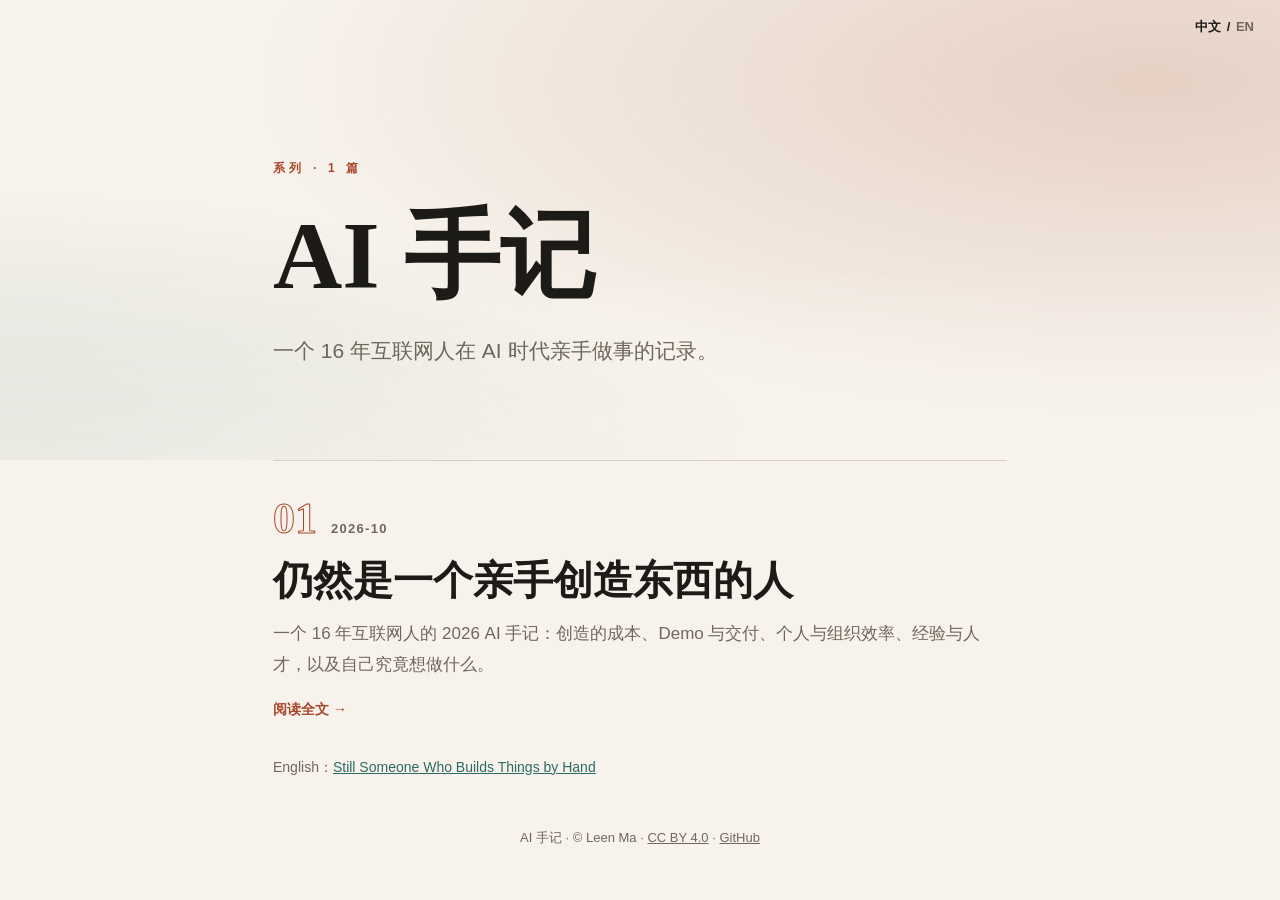
==== index.html @ 7ea8a0b1 "Restructure into series: home, posts/, registry, templates" ====
<!DOCTYPE html><html lang="zh-CN"><head><meta charset="utf-8"><meta name="viewport" content="width=device-width,initial-scale=1">
<title>AI 手记 · AI Notes</title><meta name="description" content="一个 16 年互联网人在 AI 时代亲手做事的记录。"><link rel="canonical" href="https://leenlbma.github.io/ai-notes/">
<link rel="alternate" hreflang="zh-CN" href="https://leenlbma.github.io/ai-notes/"><link rel="alternate" hreflang="en" href="https://leenlbma.github.io/ai-notes/en/"><link rel="alternate" hreflang="x-default" href="https://leenlbma.github.io/ai-notes/">
<meta property="og:type" content="website"><meta property="og:title" content="AI 手记 · AI Notes"><meta property="og:description" content="一个 16 年互联网人在 AI 时代亲手做事的记录。"><meta property="og:url" content="https://leenlbma.github.io/ai-notes/"><meta property="og:locale" content="zh_CN">
<meta name="twitter:card" content="summary"><meta name="twitter:title" content="AI 手记 · AI Notes"><meta name="twitter:description" content="一个 16 年互联网人在 AI 时代亲手做事的记录。">
<meta name="author" content="Leen Ma"><link rel="license" href="https://creativecommons.org/licenses/by/4.0/"><link rel="stylesheet" href="assets/home.css"></head>
<body><header><div class="wrap"><div class="lang"><b>中文</b> / <a href="en/" hreflang="en">EN</a></div><div class="eyebrow">系列 · 1 篇</div>
<h1 class="serif">AI 手记</h1><p class="intro">一个 16 年互联网人在 AI 时代亲手做事的记录。</p></div></header>
<main class="wrap"><a class="post" href="posts/01-still-building-by-hand/"><div class="meta"><span class="no">01</span><span>2026-10</span></div>
<h2 class="serif">仍然是一个亲手创造东西的人</h2><p>一个 16 年互联网人的 2026 AI 手记：创造的成本、Demo 与交付、个人与组织效率、经验与人才，以及自己究竟想做什么。</p><span class="more">阅读全文 →</span></a>
<p class="alt">English：<a href="posts/01-still-building-by-hand/en/" hreflang="en">Still Someone Who Builds Things by Hand</a></p></main>
<footer>AI 手记 · © Leen Ma · <a href="https://creativecommons.org/licenses/by/4.0/">CC BY 4.0</a> · <a href="https://github.com/leenlbma/ai-notes">GitHub</a></footer></body></html>
---- assets/home.css ----
:root{--bg:#f7f3ec;--fg:#1d1b18;--mute:#6f675b;--line:#d9d0c2;--acc:#a8472a;--acc2:#2c6a64;--card:#fffdf8}
@media(prefers-color-scheme:dark){:root{--bg:#121110;--fg:#ebe5da;--mute:#b3aa9c;--line:#3a352f;--acc:#e0875c;--acc2:#72b8ae;--card:#1a1816}}
*{box-sizing:border-box}body{margin:0;background:var(--bg);color:var(--fg);font:17px/1.8 "PingFang SC","Hiragino Sans GB","Noto Sans SC","Noto Sans CJK SC","Microsoft YaHei",sans-serif;-webkit-font-smoothing:antialiased}
html[lang=en] body{font-family:Georgia,"Iowan Old Style",serif}
.serif{font-family:"Noto Serif SC","Noto Serif CJK SC","Source Han Serif SC","Songti SC",Georgia,serif}
a{color:inherit}
.wrap{max-width:46em;margin:0 auto;padding:0 24px}
header{position:relative;padding:18vh 0 10vh;overflow:hidden}
header:before{content:"";position:absolute;inset:-30% -50%;background:radial-gradient(35% 45% at 70% 30%,color-mix(in srgb,var(--acc) 20%,transparent),transparent),radial-gradient(30% 40% at 25% 85%,color-mix(in srgb,var(--acc2) 16%,transparent),transparent);z-index:-1;-webkit-mask-image:linear-gradient(#000 55%,transparent);mask-image:linear-gradient(#000 55%,transparent)}
.lang{position:absolute;top:20px;right:24px;font:600 13px/1 -apple-system,sans-serif}.lang a,.lang b{text-decoration:none;color:var(--mute);padding:4px 2px}.lang b{color:var(--fg)}
.eyebrow{font:600 12px/1 -apple-system,sans-serif;letter-spacing:.35em;color:var(--acc)}
h1{font-size:clamp(44px,9vw,96px);line-height:1.1;margin:.3em 0 .25em}
.intro{color:var(--mute);font-size:clamp(17px,2.2vw,21px);margin:0}
main{padding-bottom:12vh}
.post{display:block;text-decoration:none;border-top:1px solid var(--line);padding:36px 0}
.post:last-child{border-bottom:1px solid var(--line)}
.meta{font:600 13px/1 -apple-system,sans-serif;color:var(--mute);letter-spacing:.1em;display:flex;gap:14px;align-items:baseline}
.meta .no{font-family:"Noto Serif SC",Georgia,serif;font-size:44px;color:transparent;-webkit-text-stroke:1px var(--acc);letter-spacing:0}
.post h2{font-size:clamp(26px,4.5vw,40px);line-height:1.3;margin:.35em 0 .3em}
.post:hover h2{color:var(--acc)}
.post p{margin:0 0 .8em;color:var(--mute)}
.more{font:600 14px/1 -apple-system,sans-serif;color:var(--acc)}
.alt{font-size:14px;color:var(--mute);margin-top:-6px}.alt a{color:var(--acc2)}
footer{font-size:13px;color:var(--mute);padding:32px 0 48px;text-align:center}
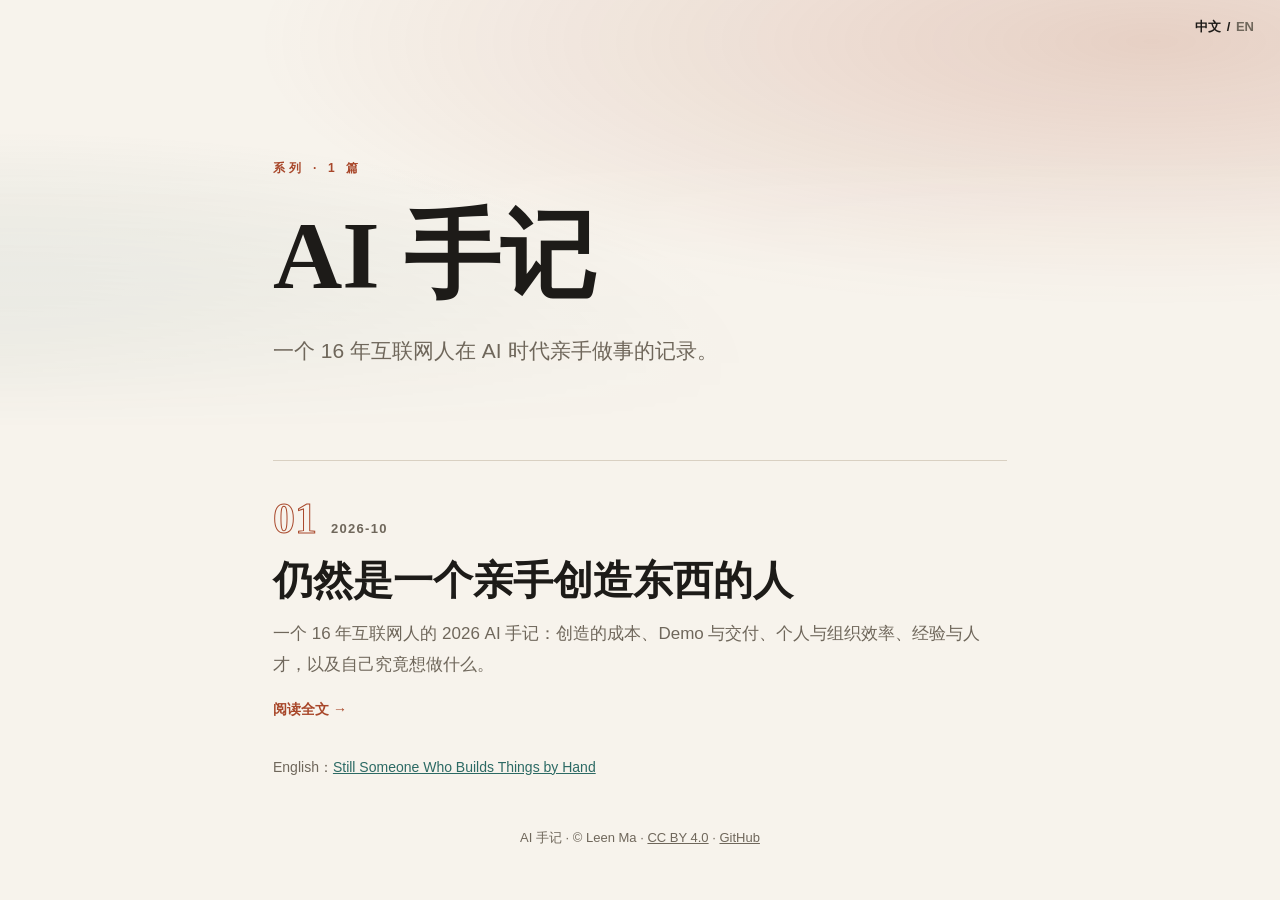
==== commit 5bbde8c8: "Add Umami analytics" ====
--- a/index.html
+++ b/index.html
@@ -3,7 +3,7 @@
 <link rel="alternate" hreflang="zh-CN" href="https://leenlbma.github.io/ai-notes/"><link rel="alternate" hreflang="en" href="https://leenlbma.github.io/ai-notes/en/"><link rel="alternate" hreflang="x-default" href="https://leenlbma.github.io/ai-notes/">
 <meta property="og:type" content="website"><meta property="og:title" content="AI 手记 · AI Notes"><meta property="og:description" content="一个 16 年互联网人在 AI 时代亲手做事的记录。"><meta property="og:url" content="https://leenlbma.github.io/ai-notes/"><meta property="og:locale" content="zh_CN">
 <meta name="twitter:card" content="summary"><meta name="twitter:title" content="AI 手记 · AI Notes"><meta name="twitter:description" content="一个 16 年互联网人在 AI 时代亲手做事的记录。">
-<meta name="author" content="Leen Ma"><link rel="license" href="https://creativecommons.org/licenses/by/4.0/"><link rel="stylesheet" href="assets/home.css"></head>
+<meta name="author" content="Leen Ma"><link rel="license" href="https://creativecommons.org/licenses/by/4.0/"><link rel="stylesheet" href="assets/home.css"><script defer src="https://cloud.umami.is/script.js" data-website-id="8ba58f50-24d2-4d61-a09c-1aa3558a4ade"></script></head>
 <body><header><div class="wrap"><div class="lang"><b>中文</b> / <a href="en/" hreflang="en">EN</a></div><div class="eyebrow">系列 · 1 篇</div>
 <h1 class="serif">AI 手记</h1><p class="intro">一个 16 年互联网人在 AI 时代亲手做事的记录。</p></div></header>
 <main class="wrap"><a class="post" href="posts/01-still-building-by-hand/"><div class="meta"><span class="no">01</span><span>2026-10</span></div>
--- a/assets/home.css
+++ b/assets/home.css
@@ -6,7 +6,7 @@
 a{color:inherit}
 .wrap{max-width:46em;margin:0 auto;padding:0 24px}
 header{position:relative;padding:18vh 0 10vh;overflow:hidden}
-header:before{content:"";position:absolute;inset:-30% -50%;background:radial-gradient(35% 45% at 70% 30%,color-mix(in srgb,var(--acc) 20%,transparent),transparent),radial-gradient(30% 40% at 25% 85%,color-mix(in srgb,var(--acc2) 16%,transparent),transparent);z-index:-1;-webkit-mask-image:linear-gradient(#000 55%,transparent);mask-image:linear-gradient(#000 55%,transparent)}
+header:before{content:"";position:absolute;inset:-30% -50% 0;background:radial-gradient(35% 45% at 70% 30%,color-mix(in srgb,var(--acc) 20%,transparent),transparent),radial-gradient(30% 40% at 25% 85%,color-mix(in srgb,var(--acc2) 16%,transparent),transparent);z-index:-1;-webkit-mask-image:linear-gradient(#000 50%,transparent 95%);mask-image:linear-gradient(#000 50%,transparent 95%)}
 .lang{position:absolute;top:20px;right:24px;font:600 13px/1 -apple-system,sans-serif}.lang a,.lang b{text-decoration:none;color:var(--mute);padding:4px 2px}.lang b{color:var(--fg)}
 .eyebrow{font:600 12px/1 -apple-system,sans-serif;letter-spacing:.35em;color:var(--acc)}
 h1{font-size:clamp(44px,9vw,96px);line-height:1.1;margin:.3em 0 .25em}
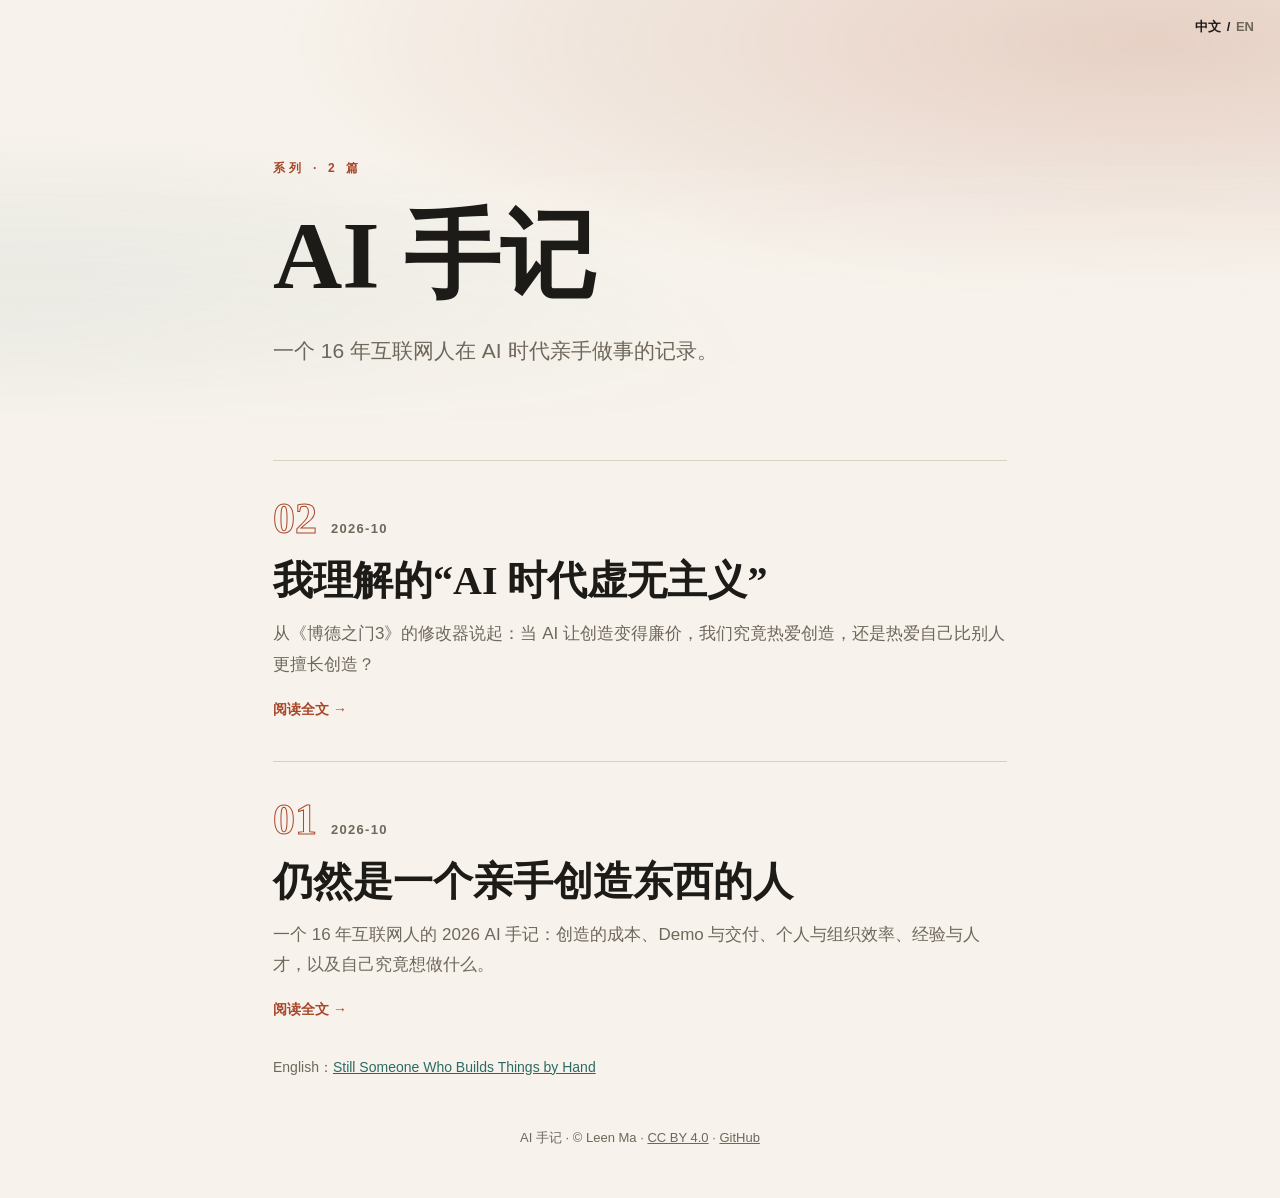
==== commit bc405033: "Add post 02: 我理解的“AI 时代虚无主义” (zh only); build.py supports zh-only posts" ====
--- a/index.html
+++ b/index.html
@@ -4,9 +4,11 @@
 <meta property="og:type" content="website"><meta property="og:title" content="AI 手记 · AI Notes"><meta property="og:description" content="一个 16 年互联网人在 AI 时代亲手做事的记录。"><meta property="og:url" content="https://leenlbma.github.io/ai-notes/"><meta property="og:locale" content="zh_CN">
 <meta name="twitter:card" content="summary"><meta name="twitter:title" content="AI 手记 · AI Notes"><meta name="twitter:description" content="一个 16 年互联网人在 AI 时代亲手做事的记录。">
 <meta name="author" content="Leen Ma"><link rel="license" href="https://creativecommons.org/licenses/by/4.0/"><link rel="stylesheet" href="assets/home.css"><script defer src="https://cloud.umami.is/script.js" data-website-id="8ba58f50-24d2-4d61-a09c-1aa3558a4ade"></script></head>
-<body><header><div class="wrap"><div class="lang"><b>中文</b> / <a href="en/" hreflang="en">EN</a></div><div class="eyebrow">系列 · 1 篇</div>
+<body><header><div class="wrap"><div class="lang"><b>中文</b> / <a href="en/" hreflang="en">EN</a></div><div class="eyebrow">系列 · 2 篇</div>
 <h1 class="serif">AI 手记</h1><p class="intro">一个 16 年互联网人在 AI 时代亲手做事的记录。</p></div></header>
-<main class="wrap"><a class="post" href="posts/01-still-building-by-hand/"><div class="meta"><span class="no">01</span><span>2026-10</span></div>
+<main class="wrap"><a class="post" href="posts/02-ai-nihilism/"><div class="meta"><span class="no">02</span><span>2026-10</span></div>
+<h2 class="serif">我理解的“AI 时代虚无主义”</h2><p>从《博德之门3》的修改器说起：当 AI 让创造变得廉价，我们究竟热爱创造，还是热爱自己比别人更擅长创造？</p><span class="more">阅读全文 →</span></a>
+<a class="post" href="posts/01-still-building-by-hand/"><div class="meta"><span class="no">01</span><span>2026-10</span></div>
 <h2 class="serif">仍然是一个亲手创造东西的人</h2><p>一个 16 年互联网人的 2026 AI 手记：创造的成本、Demo 与交付、个人与组织效率、经验与人才，以及自己究竟想做什么。</p><span class="more">阅读全文 →</span></a>
 <p class="alt">English：<a href="posts/01-still-building-by-hand/en/" hreflang="en">Still Someone Who Builds Things by Hand</a></p></main>
 <footer>AI 手记 · © Leen Ma · <a href="https://creativecommons.org/licenses/by/4.0/">CC BY 4.0</a> · <a href="https://github.com/leenlbma/ai-notes">GitHub</a></footer></body></html>
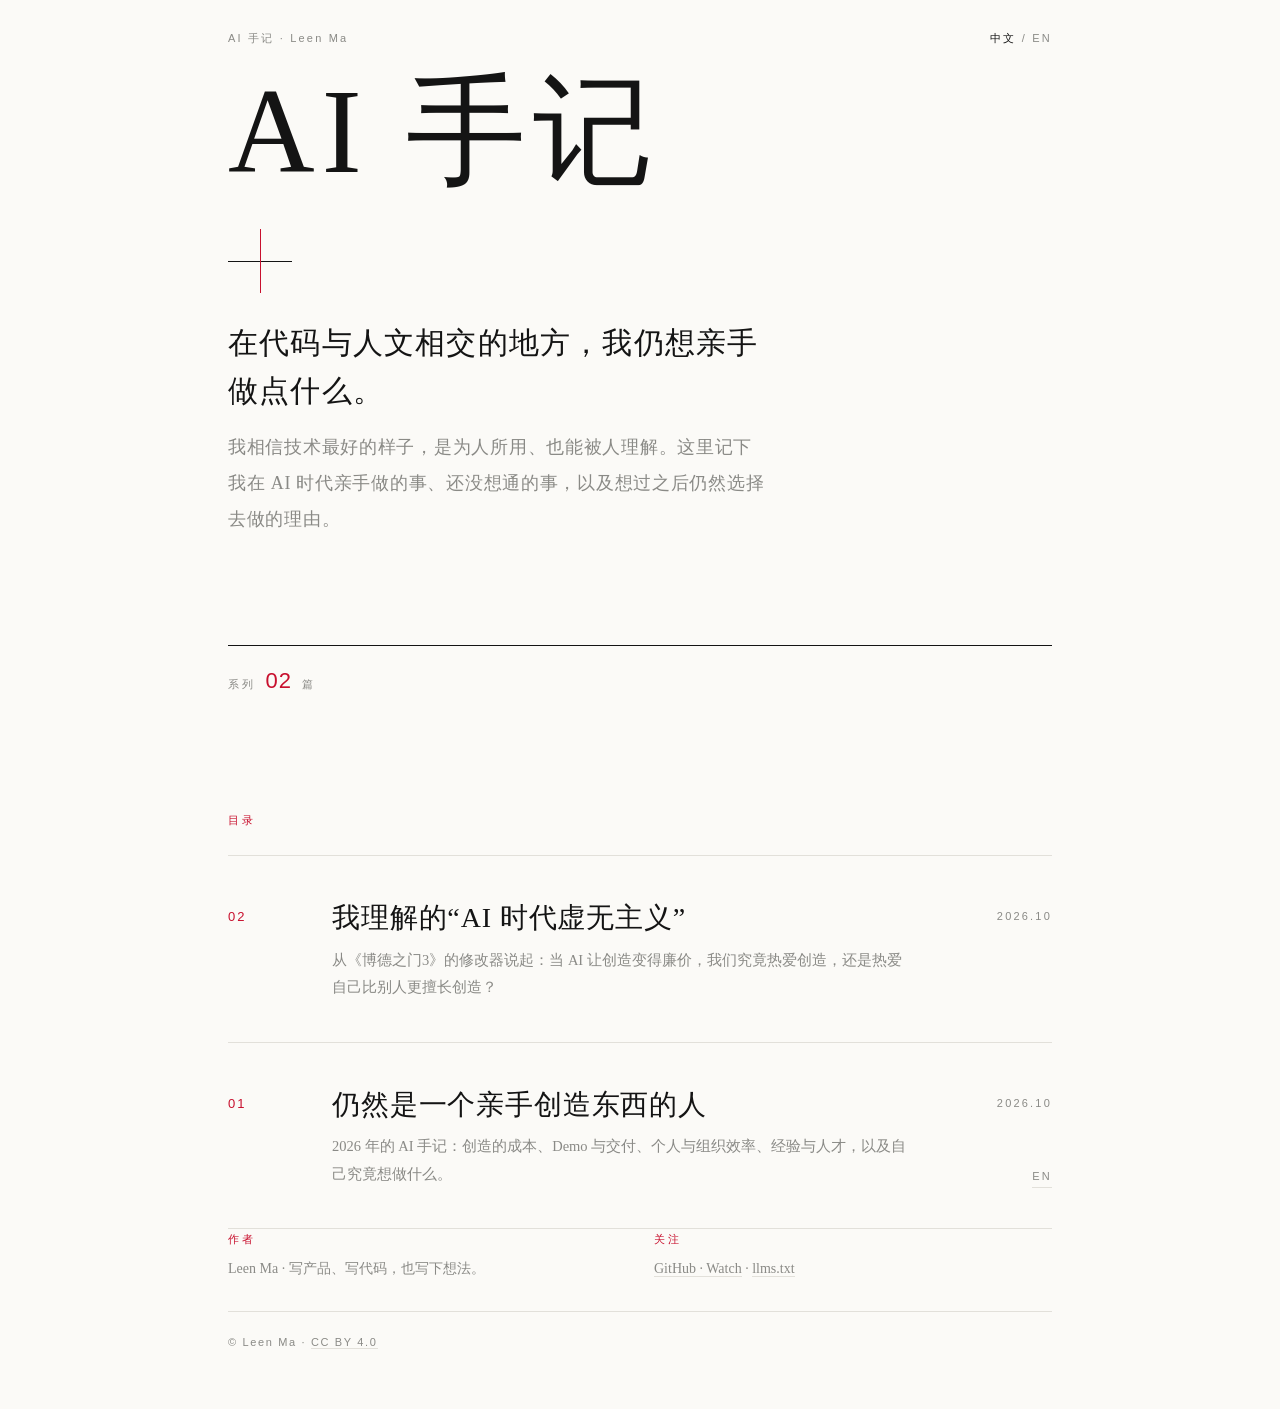
==== commit ac4f8486: "Draft: home redesign in v4 minimal style, new tagline, no bio phrasing" ====
--- a/index.html
+++ b/index.html
@@ -1,14 +1,13 @@
 <!DOCTYPE html><html lang="zh-CN"><head><meta charset="utf-8"><meta name="viewport" content="width=device-width,initial-scale=1">
-<title>AI 手记 · AI Notes</title><meta name="description" content="一个 16 年互联网人在 AI 时代亲手做事的记录。"><link rel="canonical" href="https://leenlbma.github.io/ai-notes/">
+<title>AI 手记 · AI Notes</title><meta name="description" content="在代码与人文相交的地方，我仍想亲手做点什么。"><link rel="canonical" href="https://leenlbma.github.io/ai-notes/">
 <link rel="alternate" hreflang="zh-CN" href="https://leenlbma.github.io/ai-notes/"><link rel="alternate" hreflang="en" href="https://leenlbma.github.io/ai-notes/en/"><link rel="alternate" hreflang="x-default" href="https://leenlbma.github.io/ai-notes/">
-<meta property="og:type" content="website"><meta property="og:title" content="AI 手记 · AI Notes"><meta property="og:description" content="一个 16 年互联网人在 AI 时代亲手做事的记录。"><meta property="og:url" content="https://leenlbma.github.io/ai-notes/"><meta property="og:locale" content="zh_CN">
-<meta name="twitter:card" content="summary"><meta name="twitter:title" content="AI 手记 · AI Notes"><meta name="twitter:description" content="一个 16 年互联网人在 AI 时代亲手做事的记录。">
+<meta property="og:type" content="website"><meta property="og:title" content="AI 手记 · AI Notes"><meta property="og:description" content="在代码与人文相交的地方，我仍想亲手做点什么。"><meta property="og:url" content="https://leenlbma.github.io/ai-notes/"><meta property="og:locale" content="zh_CN">
+<meta name="twitter:card" content="summary"><meta name="twitter:title" content="AI 手记 · AI Notes"><meta name="twitter:description" content="在代码与人文相交的地方，我仍想亲手做点什么。">
 <meta name="author" content="Leen Ma"><link rel="license" href="https://creativecommons.org/licenses/by/4.0/"><link rel="stylesheet" href="assets/home.css"><script defer src="https://cloud.umami.is/script.js" data-website-id="8ba58f50-24d2-4d61-a09c-1aa3558a4ade"></script></head>
-<body><header><div class="wrap"><div class="lang"><b>中文</b> / <a href="en/" hreflang="en">EN</a></div><div class="eyebrow">系列 · 2 篇</div>
-<h1 class="serif">AI 手记</h1><p class="intro">一个 16 年互联网人在 AI 时代亲手做事的记录。</p></div></header>
-<main class="wrap"><a class="post" href="posts/02-ai-nihilism/"><div class="meta"><span class="no">02</span><span>2026-10</span></div>
-<h2 class="serif">我理解的“AI 时代虚无主义”</h2><p>从《博德之门3》的修改器说起：当 AI 让创造变得廉价，我们究竟热爱创造，还是热爱自己比别人更擅长创造？</p><span class="more">阅读全文 →</span></a>
-<a class="post" href="posts/01-still-building-by-hand/"><div class="meta"><span class="no">01</span><span>2026-10</span></div>
-<h2 class="serif">仍然是一个亲手创造东西的人</h2><p>一个 16 年互联网人的 2026 AI 手记：创造的成本、Demo 与交付、个人与组织效率、经验与人才，以及自己究竟想做什么。</p><span class="more">阅读全文 →</span></a>
-<p class="alt">English：<a href="posts/01-still-building-by-hand/en/" hreflang="en">Still Someone Who Builds Things by Hand</a></p></main>
-<footer>AI 手记 · © Leen Ma · <a href="https://creativecommons.org/licenses/by/4.0/">CC BY 4.0</a> · <a href="https://github.com/leenlbma/ai-notes">GitHub</a></footer></body></html>
+<body><header class="wrap"><div class="top"><span>AI 手记 · Leen Ma</span><span class="lang"><b>中文</b> / <a href="en/" hreflang="en">EN</a></span></div>
+<h1>AI 手记</h1><div class="x" aria-hidden="true"></div><p class="tag">在代码与人文相交的地方，我仍想亲手做点什么。</p><p class="intro">我相信技术最好的样子，是为人所用、也能被人理解。这里记下我在 AI 时代亲手做的事、还没想通的事，以及想过之后仍然选择去做的理由。</p>
+<div class="count"><span>系列</span><b>02</b><span>篇</span></div></header>
+<main class="wrap"><div class="label">目录</div><ol class="list"><li><a class="post" href="posts/02-ai-nihilism/"><span class="no">02</span><span class="body"><h2>我理解的“AI 时代虚无主义”</h2><p>从《博德之门3》的修改器说起：当 AI 让创造变得廉价，我们究竟热爱创造，还是热爱自己比别人更擅长创造？</p></span><span class="date">2026.10</span></a></li><li><a class="post" href="posts/01-still-building-by-hand/"><span class="no">01</span><span class="body"><h2>仍然是一个亲手创造东西的人</h2><p>2026 年的 AI 手记：创造的成本、Demo 与交付、个人与组织效率、经验与人才，以及自己究竟想做什么。</p></span><span class="date">2026.10</span></a><a class="alt" href="posts/01-still-building-by-hand/en/" hreflang="en">EN</a></li></ol></main>
+<footer class="wrap"><div class="about"><div class="label">作者</div><p>Leen Ma · 写产品、写代码，也写下想法。</p></div>
+<div class="sub"><div class="label">关注</div><p><a href="https://github.com/leenlbma/ai-notes">GitHub · Watch</a> · <a href="llms.txt">llms.txt</a></p></div>
+<small>© Leen Ma · <a href="https://creativecommons.org/licenses/by/4.0/">CC BY 4.0</a></small></footer></body></html>
--- a/assets/home.css
+++ b/assets/home.css
@@ -1,24 +1,37 @@
-:root{--bg:#f7f3ec;--fg:#1d1b18;--mute:#6f675b;--line:#d9d0c2;--acc:#a8472a;--acc2:#2c6a64;--card:#fffdf8}
-@media(prefers-color-scheme:dark){:root{--bg:#121110;--fg:#ebe5da;--mute:#b3aa9c;--line:#3a352f;--acc:#e0875c;--acc2:#72b8ae;--card:#1a1816}}
-*{box-sizing:border-box}body{margin:0;background:var(--bg);color:var(--fg);font:17px/1.8 "PingFang SC","Hiragino Sans GB","Noto Sans SC","Noto Sans CJK SC","Microsoft YaHei",sans-serif;-webkit-font-smoothing:antialiased}
-html[lang=en] body{font-family:Georgia,"Iowan Old Style",serif}
-.serif{font-family:"Noto Serif SC","Noto Serif CJK SC","Source Han Serif SC","Songti SC",Georgia,serif}
-a{color:inherit}
-.wrap{max-width:46em;margin:0 auto;padding:0 24px}
-header{position:relative;padding:18vh 0 10vh;overflow:hidden}
-header:before{content:"";position:absolute;inset:-30% -50% 0;background:radial-gradient(35% 45% at 70% 30%,color-mix(in srgb,var(--acc) 20%,transparent),transparent),radial-gradient(30% 40% at 25% 85%,color-mix(in srgb,var(--acc2) 16%,transparent),transparent);z-index:-1;-webkit-mask-image:linear-gradient(#000 50%,transparent 95%);mask-image:linear-gradient(#000 50%,transparent 95%)}
-.lang{position:absolute;top:20px;right:24px;font:600 13px/1 -apple-system,sans-serif}.lang a,.lang b{text-decoration:none;color:var(--mute);padding:4px 2px}.lang b{color:var(--fg)}
-.eyebrow{font:600 12px/1 -apple-system,sans-serif;letter-spacing:.35em;color:var(--acc)}
-h1{font-size:clamp(44px,9vw,96px);line-height:1.1;margin:.3em 0 .25em}
-.intro{color:var(--mute);font-size:clamp(17px,2.2vw,21px);margin:0}
-main{padding-bottom:12vh}
-.post{display:block;text-decoration:none;border-top:1px solid var(--line);padding:36px 0}
-.post:last-child{border-bottom:1px solid var(--line)}
-.meta{font:600 13px/1 -apple-system,sans-serif;color:var(--mute);letter-spacing:.1em;display:flex;gap:14px;align-items:baseline}
-.meta .no{font-family:"Noto Serif SC",Georgia,serif;font-size:44px;color:transparent;-webkit-text-stroke:1px var(--acc);letter-spacing:0}
-.post h2{font-size:clamp(26px,4.5vw,40px);line-height:1.3;margin:.35em 0 .3em}
-.post:hover h2{color:var(--acc)}
-.post p{margin:0 0 .8em;color:var(--mute)}
-.more{font:600 14px/1 -apple-system,sans-serif;color:var(--acc)}
-.alt{font-size:14px;color:var(--mute);margin-top:-6px}.alt a{color:var(--acc2)}
-footer{font-size:13px;color:var(--mute);padding:32px 0 48px;text-align:center}
+:root{--bg:#fbfaf7;--fg:#141414;--mute:#8a8a86;--line:#e2e0da;--r:#c8102e}
+@media(prefers-color-scheme:dark){:root{--bg:#0e0e0d;--fg:#e8e6e1;--mute:#8c8a85;--line:#262624;--r:#ff5a5f}}
+*{box-sizing:border-box}body{margin:0;background:var(--bg);color:var(--fg);font:16px/1.9 "Noto Serif SC","Noto Serif CJK SC","Songti SC",Georgia,serif;-webkit-font-smoothing:antialiased}
+a{color:inherit;text-decoration:none}
+.wrap{max-width:880px;margin:0 auto;padding:0 28px}
+.top,.label,.count,.date,.no,.lang,footer small,.alt{font-family:"Helvetica Neue","PingFang SC","Noto Sans CJK SC",sans-serif}
+.top{display:flex;justify-content:space-between;padding-top:28px;font-size:11px;letter-spacing:.2em;color:var(--mute)}
+.lang a,.lang b{font-weight:400}.lang b{color:var(--fg)}.lang a:hover{color:var(--r)}
+header{min-height:78svh;display:flex;flex-direction:column}
+h1{margin:auto 0 0;font-weight:500;font-size:clamp(48px,13vw,120px);line-height:1.15;letter-spacing:.06em}
+.intro{margin:.8em 0 0;color:var(--mute);font-size:clamp(15px,2.2vw,18px);letter-spacing:.04em}
+.count{display:flex;align-items:baseline;gap:10px;margin:12vh 0 0;padding:14px 0 0;border-top:.5px solid var(--fg);font-size:11px;letter-spacing:.25em;color:var(--mute)}
+.count b{color:var(--r);font-weight:300;font-size:22px;letter-spacing:.05em}
+main{padding:14vh 28px 10vh}
+.label{font-size:11px;letter-spacing:.3em;color:var(--r);margin-bottom:24px}
+.list{list-style:none;margin:0;padding:0;border-top:.5px solid var(--line)}
+.list li{position:relative;border-bottom:.5px solid var(--line)}
+.post{display:grid;grid-template-columns:3.2em 1fr;gap:0 8px;padding:28px 0}
+.no{font-size:13px;font-weight:300;letter-spacing:.15em;color:var(--r);padding-top:.7em}
+.post h2{margin:0;font-weight:500;font-size:clamp(20px,4.6vw,28px);line-height:1.55;letter-spacing:.03em;transition:color .2s}
+.post:hover h2{color:var(--r)}
+.post p{margin:.5em 0 0;color:var(--mute);font-size:14.5px;line-height:1.9}
+.date{grid-column:2;font-size:11px;letter-spacing:.2em;color:var(--mute);margin-top:12px}
+.alt{position:absolute;right:0;bottom:28px;font-size:11px;letter-spacing:.2em;color:var(--mute);border-bottom:.5px solid var(--line)}.alt:hover{color:var(--r)}
+@media(min-width:760px){.post{grid-template-columns:5em 1fr 7em;gap:0 24px;padding:40px 0}.date{grid-column:3;text-align:right;margin-top:.9em}.alt{bottom:40px}}
+footer{display:grid;gap:28px;padding:0 28px 56px;font-size:14px;color:var(--mute)}
+footer p{margin:0}footer .label{margin-bottom:6px}footer a{border-bottom:.5px solid var(--line)}footer a:hover{color:var(--r)}
+footer small{font-size:11px;letter-spacing:.15em;border-top:.5px solid var(--line);padding-top:20px}
+@media(min-width:760px){footer{grid-template-columns:1fr 1fr}footer small{grid-column:1/-1}}
+h1{margin-bottom:0}
+.x{position:relative;width:64px;height:64px;margin:28px 0 8px}
+.x:before{content:"";position:absolute;left:0;right:0;top:50%;border-top:.5px solid var(--fg)}
+.x:after{content:"";position:absolute;top:0;bottom:0;left:50%;border-left:1px solid var(--r)}
+.tag{margin:.6em 0 0;font-weight:500;font-size:clamp(20px,4.4vw,30px);line-height:1.6;letter-spacing:.04em;max-width:18em}
+html[lang=en] .tag{letter-spacing:0;font-style:italic}
+.intro{max-width:30em;line-height:2}
+main.wrap{padding-top:12vh}footer.wrap{padding:0 28px 56px}html[lang=en] body{font-family:Georgia,"Iowan Old Style",serif}
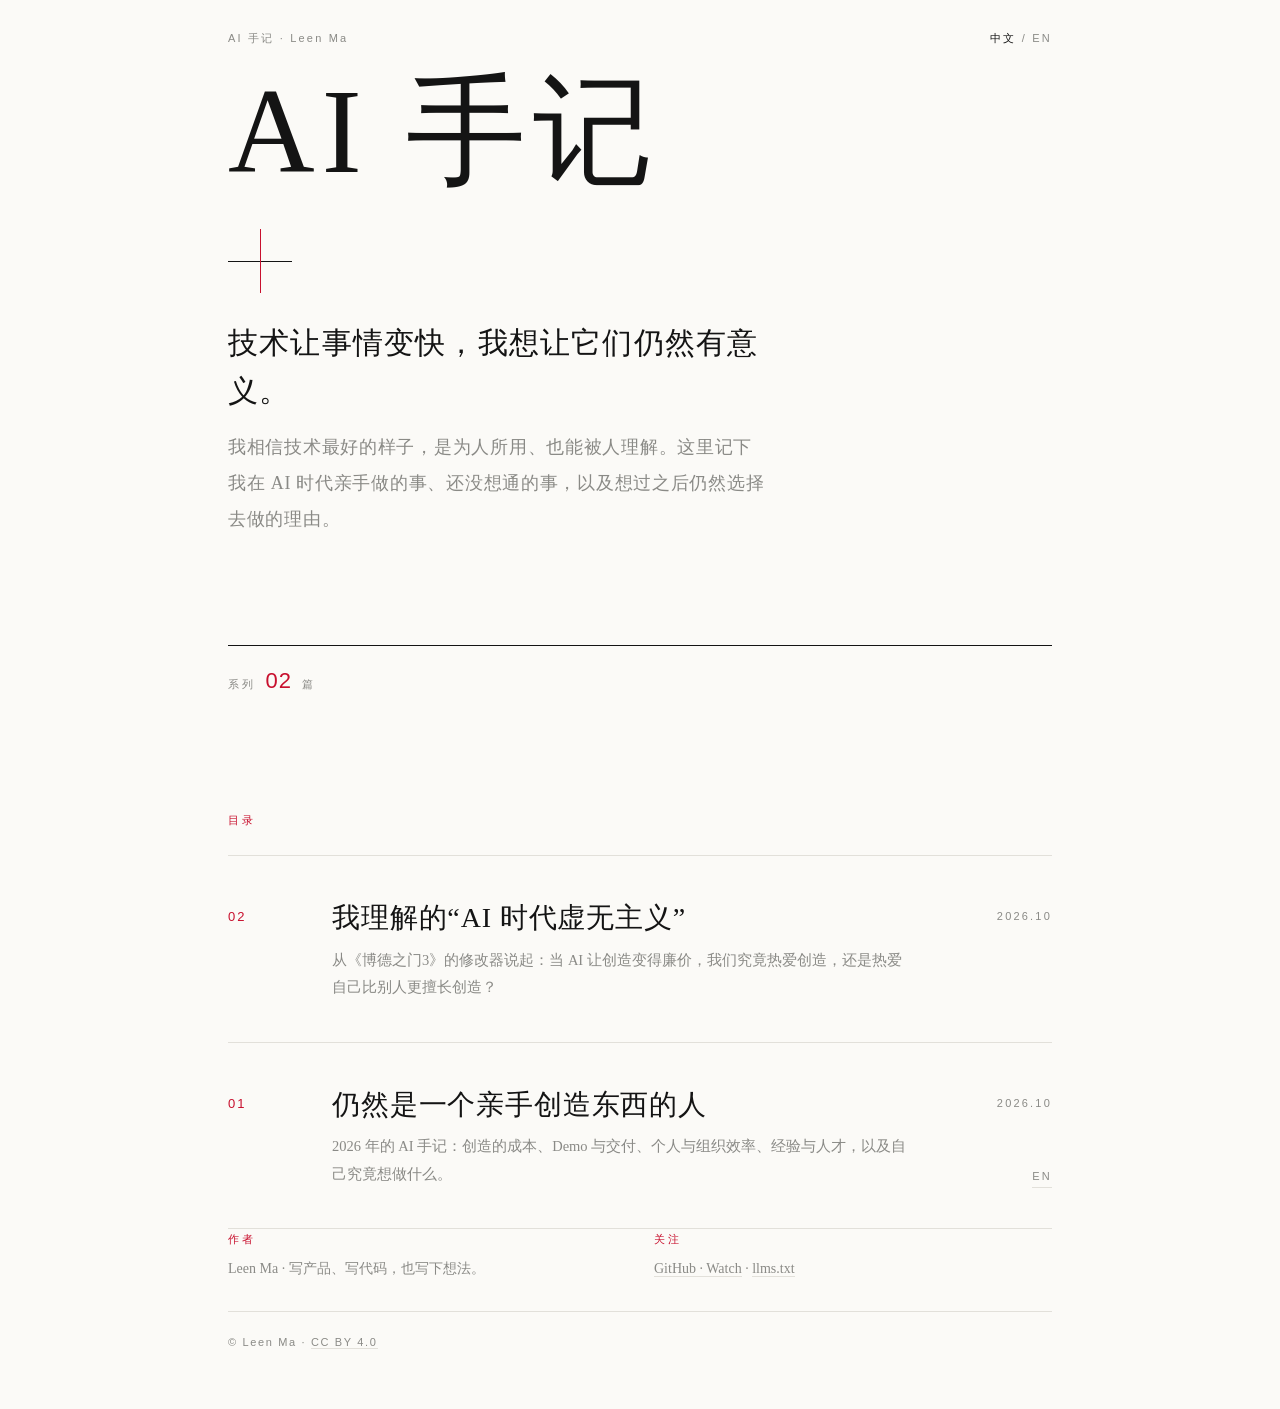
==== commit 7d79cbc4: "Home: use tagline B" ====
--- a/index.html
+++ b/index.html
@@ -1,11 +1,11 @@
 <!DOCTYPE html><html lang="zh-CN"><head><meta charset="utf-8"><meta name="viewport" content="width=device-width,initial-scale=1">
-<title>AI 手记 · AI Notes</title><meta name="description" content="在代码与人文相交的地方，我仍想亲手做点什么。"><link rel="canonical" href="https://leenlbma.github.io/ai-notes/">
+<title>AI 手记 · AI Notes</title><meta name="description" content="技术让事情变快，我想让它们仍然有意义。"><link rel="canonical" href="https://leenlbma.github.io/ai-notes/">
 <link rel="alternate" hreflang="zh-CN" href="https://leenlbma.github.io/ai-notes/"><link rel="alternate" hreflang="en" href="https://leenlbma.github.io/ai-notes/en/"><link rel="alternate" hreflang="x-default" href="https://leenlbma.github.io/ai-notes/">
-<meta property="og:type" content="website"><meta property="og:title" content="AI 手记 · AI Notes"><meta property="og:description" content="在代码与人文相交的地方，我仍想亲手做点什么。"><meta property="og:url" content="https://leenlbma.github.io/ai-notes/"><meta property="og:locale" content="zh_CN">
-<meta name="twitter:card" content="summary"><meta name="twitter:title" content="AI 手记 · AI Notes"><meta name="twitter:description" content="在代码与人文相交的地方，我仍想亲手做点什么。">
+<meta property="og:type" content="website"><meta property="og:title" content="AI 手记 · AI Notes"><meta property="og:description" content="技术让事情变快，我想让它们仍然有意义。"><meta property="og:url" content="https://leenlbma.github.io/ai-notes/"><meta property="og:locale" content="zh_CN">
+<meta name="twitter:card" content="summary"><meta name="twitter:title" content="AI 手记 · AI Notes"><meta name="twitter:description" content="技术让事情变快，我想让它们仍然有意义。">
 <meta name="author" content="Leen Ma"><link rel="license" href="https://creativecommons.org/licenses/by/4.0/"><link rel="stylesheet" href="assets/home.css"><script defer src="https://cloud.umami.is/script.js" data-website-id="8ba58f50-24d2-4d61-a09c-1aa3558a4ade"></script></head>
 <body><header class="wrap"><div class="top"><span>AI 手记 · Leen Ma</span><span class="lang"><b>中文</b> / <a href="en/" hreflang="en">EN</a></span></div>
-<h1>AI 手记</h1><div class="x" aria-hidden="true"></div><p class="tag">在代码与人文相交的地方，我仍想亲手做点什么。</p><p class="intro">我相信技术最好的样子，是为人所用、也能被人理解。这里记下我在 AI 时代亲手做的事、还没想通的事，以及想过之后仍然选择去做的理由。</p>
+<h1>AI 手记</h1><div class="x" aria-hidden="true"></div><p class="tag">技术让事情变快，我想让它们仍然有意义。</p><p class="intro">我相信技术最好的样子，是为人所用、也能被人理解。这里记下我在 AI 时代亲手做的事、还没想通的事，以及想过之后仍然选择去做的理由。</p>
 <div class="count"><span>系列</span><b>02</b><span>篇</span></div></header>
 <main class="wrap"><div class="label">目录</div><ol class="list"><li><a class="post" href="posts/02-ai-nihilism/"><span class="no">02</span><span class="body"><h2>我理解的“AI 时代虚无主义”</h2><p>从《博德之门3》的修改器说起：当 AI 让创造变得廉价，我们究竟热爱创造，还是热爱自己比别人更擅长创造？</p></span><span class="date">2026.10</span></a></li><li><a class="post" href="posts/01-still-building-by-hand/"><span class="no">01</span><span class="body"><h2>仍然是一个亲手创造东西的人</h2><p>2026 年的 AI 手记：创造的成本、Demo 与交付、个人与组织效率、经验与人才，以及自己究竟想做什么。</p></span><span class="date">2026.10</span></a><a class="alt" href="posts/01-still-building-by-hand/en/" hreflang="en">EN</a></li></ol></main>
 <footer class="wrap"><div class="about"><div class="label">作者</div><p>Leen Ma · 写产品、写代码，也写下想法。</p></div>
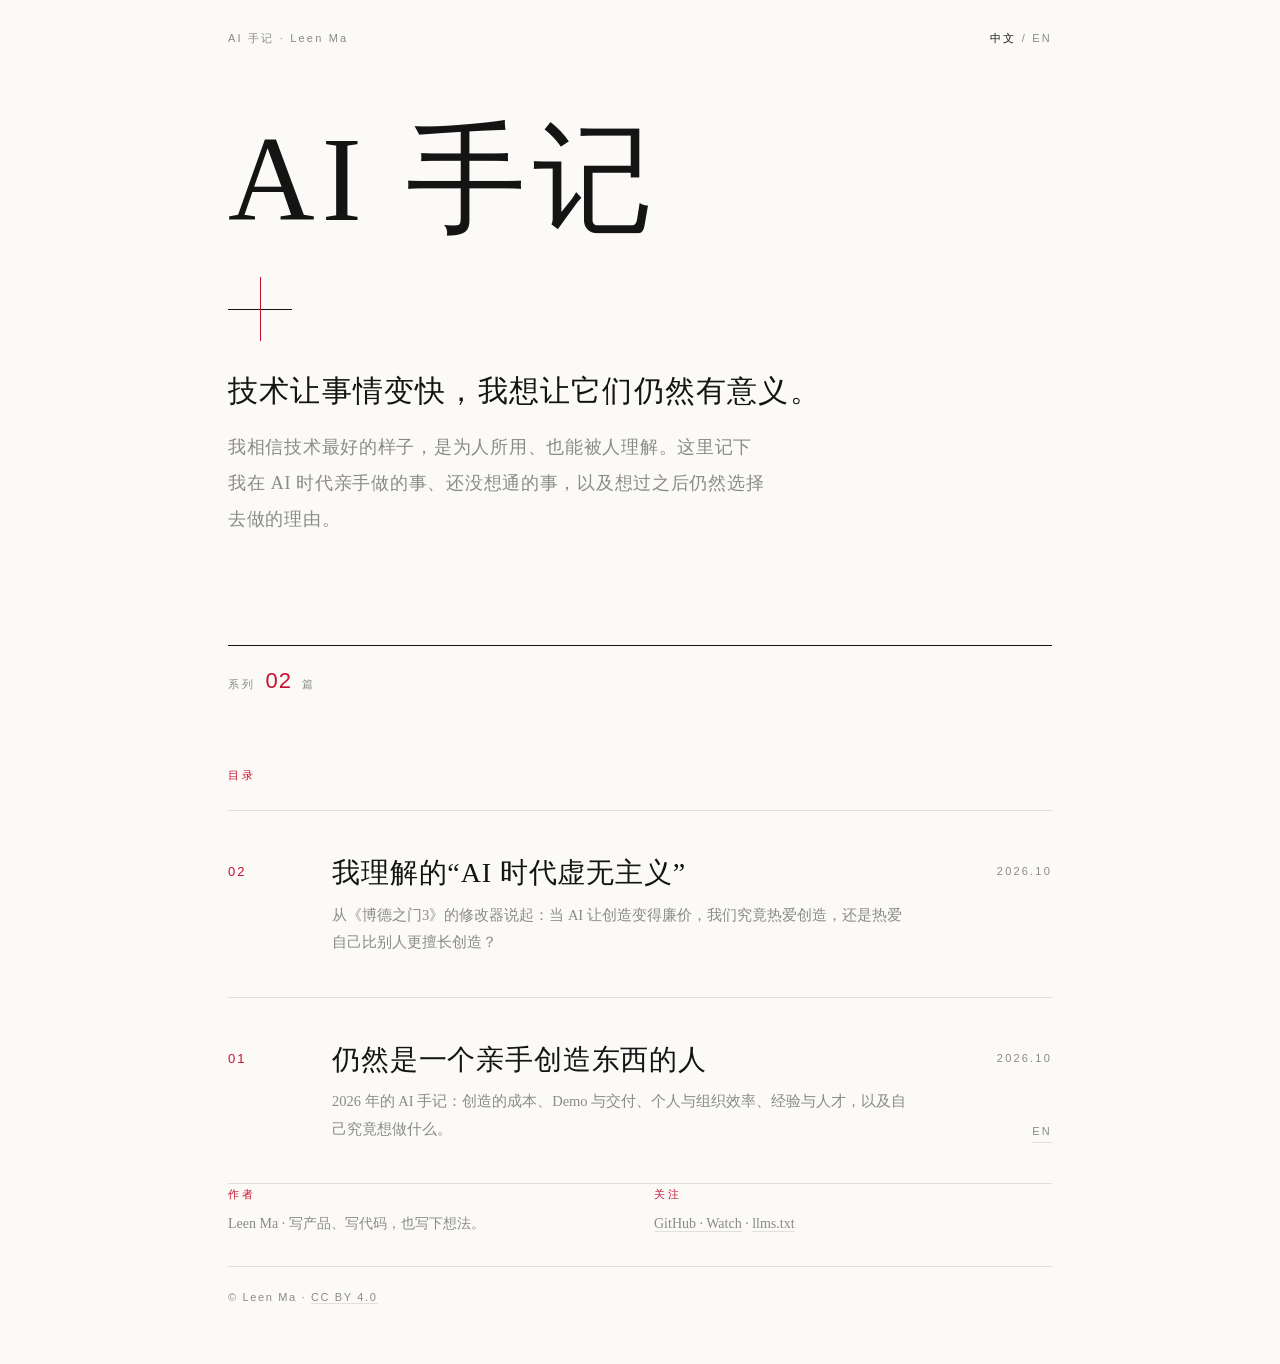
==== commit 711df198: "Cache-bust home.css with content hash; inline ol reset" ====
--- a/index.html
+++ b/index.html
@@ -3,11 +3,11 @@
 <link rel="alternate" hreflang="zh-CN" href="https://leenlbma.github.io/ai-notes/"><link rel="alternate" hreflang="en" href="https://leenlbma.github.io/ai-notes/en/"><link rel="alternate" hreflang="x-default" href="https://leenlbma.github.io/ai-notes/">
 <meta property="og:type" content="website"><meta property="og:title" content="AI 手记 · AI Notes"><meta property="og:description" content="技术让事情变快，我想让它们仍然有意义。"><meta property="og:url" content="https://leenlbma.github.io/ai-notes/"><meta property="og:locale" content="zh_CN">
 <meta name="twitter:card" content="summary"><meta name="twitter:title" content="AI 手记 · AI Notes"><meta name="twitter:description" content="技术让事情变快，我想让它们仍然有意义。">
-<meta name="author" content="Leen Ma"><link rel="license" href="https://creativecommons.org/licenses/by/4.0/"><link rel="stylesheet" href="assets/home.css"><script defer src="https://cloud.umami.is/script.js" data-website-id="8ba58f50-24d2-4d61-a09c-1aa3558a4ade"></script></head>
+<meta name="author" content="Leen Ma"><link rel="license" href="https://creativecommons.org/licenses/by/4.0/"><link rel="stylesheet" href="assets/home.css?v=1abb6563d9"><script defer src="https://cloud.umami.is/script.js" data-website-id="8ba58f50-24d2-4d61-a09c-1aa3558a4ade"></script></head>
 <body><header class="wrap"><div class="top"><span>AI 手记 · Leen Ma</span><span class="lang"><b>中文</b> / <a href="en/" hreflang="en">EN</a></span></div>
 <h1>AI 手记</h1><div class="x" aria-hidden="true"></div><p class="tag">技术让事情变快，我想让它们仍然有意义。</p><p class="intro">我相信技术最好的样子，是为人所用、也能被人理解。这里记下我在 AI 时代亲手做的事、还没想通的事，以及想过之后仍然选择去做的理由。</p>
 <div class="count"><span>系列</span><b>02</b><span>篇</span></div></header>
-<main class="wrap"><div class="label">目录</div><ol class="list"><li><a class="post" href="posts/02-ai-nihilism/"><span class="no">02</span><span class="body"><h2>我理解的“AI 时代虚无主义”</h2><p>从《博德之门3》的修改器说起：当 AI 让创造变得廉价，我们究竟热爱创造，还是热爱自己比别人更擅长创造？</p></span><span class="date">2026.10</span></a></li><li><a class="post" href="posts/01-still-building-by-hand/"><span class="no">01</span><span class="body"><h2>仍然是一个亲手创造东西的人</h2><p>2026 年的 AI 手记：创造的成本、Demo 与交付、个人与组织效率、经验与人才，以及自己究竟想做什么。</p></span><span class="date">2026.10</span></a><a class="alt" href="posts/01-still-building-by-hand/en/" hreflang="en">EN</a></li></ol></main>
+<main class="wrap"><div class="label">目录</div><ol class="list" style="list-style:none;margin:0;padding:0"><li><a class="post" href="posts/02-ai-nihilism/"><span class="no">02</span><span class="body"><h2>我理解的“AI 时代虚无主义”</h2><p>从《博德之门3》的修改器说起：当 AI 让创造变得廉价，我们究竟热爱创造，还是热爱自己比别人更擅长创造？</p></span><span class="date">2026.10</span></a></li><li><a class="post" href="posts/01-still-building-by-hand/"><span class="no">01</span><span class="body"><h2>仍然是一个亲手创造东西的人</h2><p>2026 年的 AI 手记：创造的成本、Demo 与交付、个人与组织效率、经验与人才，以及自己究竟想做什么。</p></span><span class="date">2026.10</span></a><a class="alt" href="posts/01-still-building-by-hand/en/" hreflang="en">EN</a></li></ol></main>
 <footer class="wrap"><div class="about"><div class="label">作者</div><p>Leen Ma · 写产品、写代码，也写下想法。</p></div>
 <div class="sub"><div class="label">关注</div><p><a href="https://github.com/leenlbma/ai-notes">GitHub · Watch</a> · <a href="llms.txt">llms.txt</a></p></div>
 <small>© Leen Ma · <a href="https://creativecommons.org/licenses/by/4.0/">CC BY 4.0</a></small></footer></body></html>
--- a/assets/home.css
+++ b/assets/home.css
@@ -35,3 +35,4 @@
 html[lang=en] .tag{letter-spacing:0;font-style:italic}
 .intro{max-width:30em;line-height:2}
 main.wrap{padding-top:12vh}footer.wrap{padding:0 28px 56px}html[lang=en] body{font-family:Georgia,"Iowan Old Style",serif}
+.tag{max-width:22em;text-wrap:balance}main.wrap{padding-top:7vh}
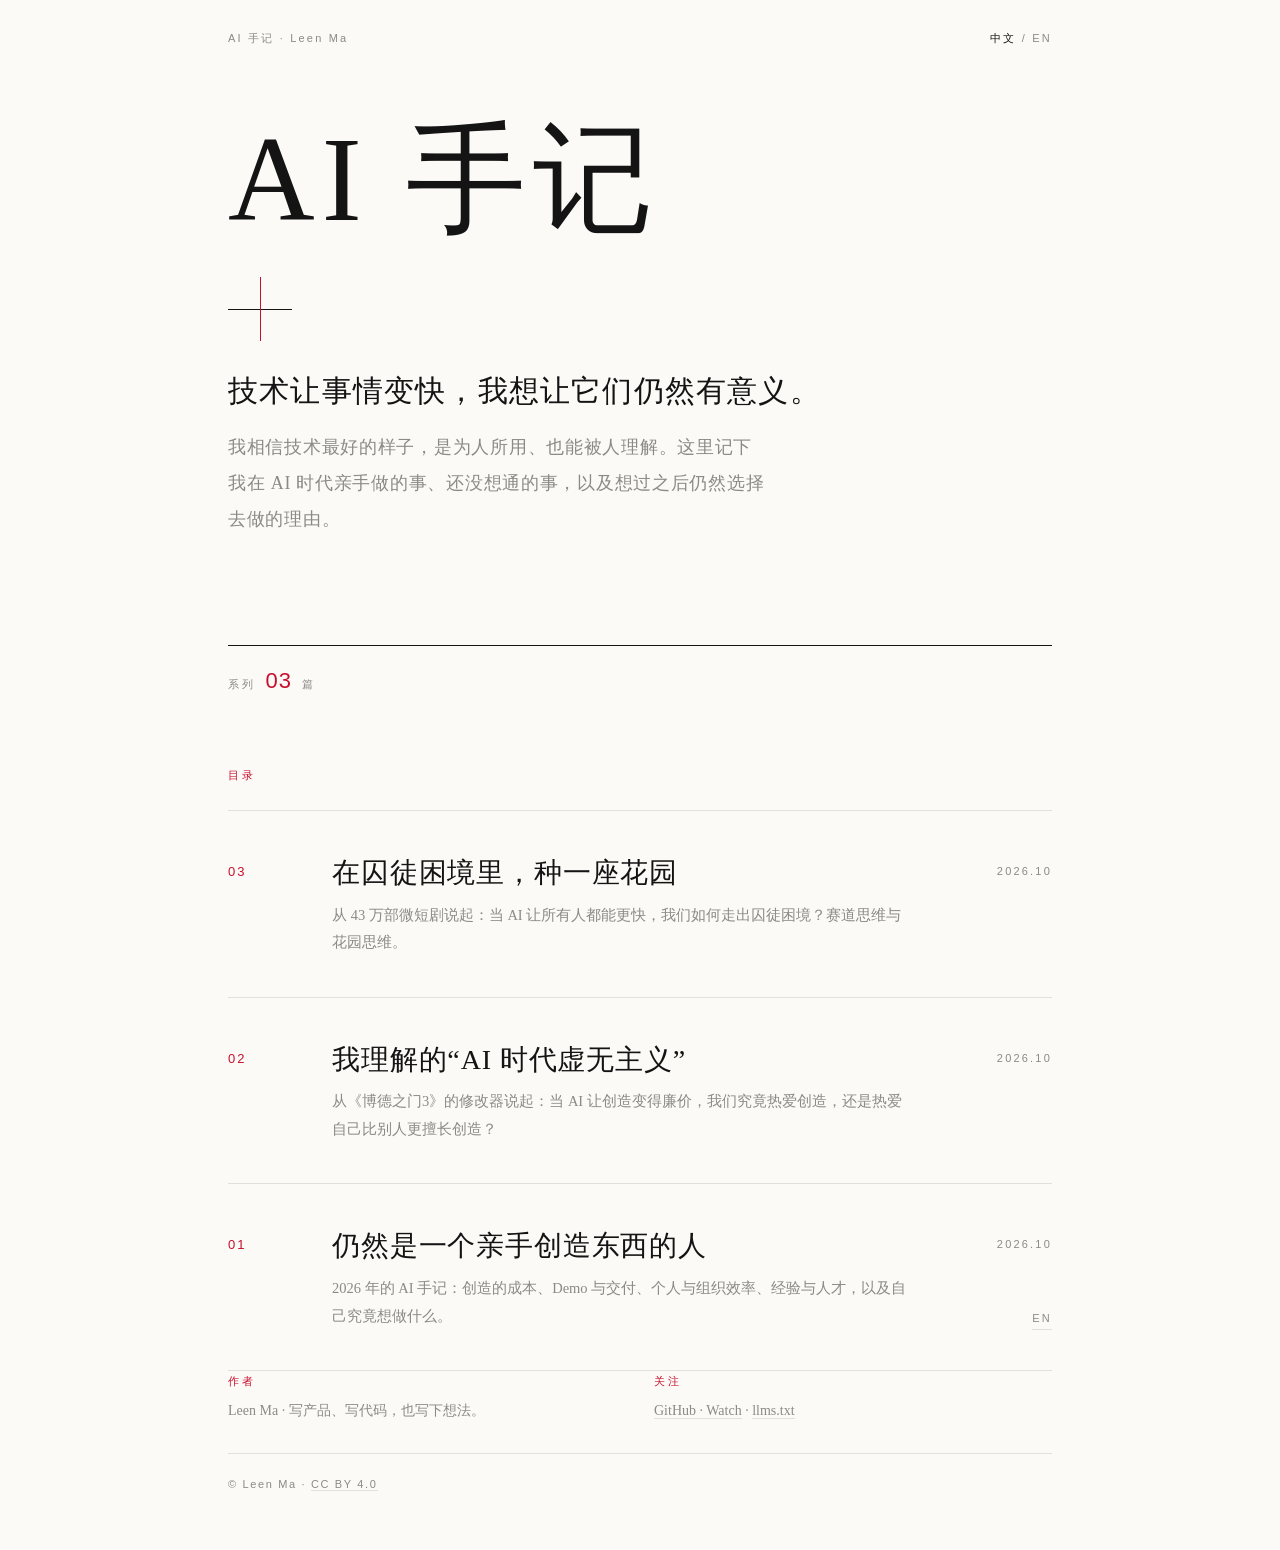
==== commit afbe91aa: "Add 03: garden vs track" ====
--- a/index.html
+++ b/index.html
@@ -6,8 +6,8 @@
 <meta name="author" content="Leen Ma"><link rel="license" href="https://creativecommons.org/licenses/by/4.0/"><link rel="stylesheet" href="assets/home.css?v=1abb6563d9"><script defer src="https://cloud.umami.is/script.js" data-website-id="8ba58f50-24d2-4d61-a09c-1aa3558a4ade"></script></head>
 <body><header class="wrap"><div class="top"><span>AI 手记 · Leen Ma</span><span class="lang"><b>中文</b> / <a href="en/" hreflang="en">EN</a></span></div>
 <h1>AI 手记</h1><div class="x" aria-hidden="true"></div><p class="tag">技术让事情变快，我想让它们仍然有意义。</p><p class="intro">我相信技术最好的样子，是为人所用、也能被人理解。这里记下我在 AI 时代亲手做的事、还没想通的事，以及想过之后仍然选择去做的理由。</p>
-<div class="count"><span>系列</span><b>02</b><span>篇</span></div></header>
-<main class="wrap"><div class="label">目录</div><ol class="list" style="list-style:none;margin:0;padding:0"><li><a class="post" href="posts/02-ai-nihilism/"><span class="no">02</span><span class="body"><h2>我理解的“AI 时代虚无主义”</h2><p>从《博德之门3》的修改器说起：当 AI 让创造变得廉价，我们究竟热爱创造，还是热爱自己比别人更擅长创造？</p></span><span class="date">2026.10</span></a></li><li><a class="post" href="posts/01-still-building-by-hand/"><span class="no">01</span><span class="body"><h2>仍然是一个亲手创造东西的人</h2><p>2026 年的 AI 手记：创造的成本、Demo 与交付、个人与组织效率、经验与人才，以及自己究竟想做什么。</p></span><span class="date">2026.10</span></a><a class="alt" href="posts/01-still-building-by-hand/en/" hreflang="en">EN</a></li></ol></main>
+<div class="count"><span>系列</span><b>03</b><span>篇</span></div></header>
+<main class="wrap"><div class="label">目录</div><ol class="list" style="list-style:none;margin:0;padding:0"><li><a class="post" href="posts/03-garden-vs-track/"><span class="no">03</span><span class="body"><h2>在囚徒困境里，种一座花园</h2><p>从 43 万部微短剧说起：当 AI 让所有人都能更快，我们如何走出囚徒困境？赛道思维与花园思维。</p></span><span class="date">2026.10</span></a></li><li><a class="post" href="posts/02-ai-nihilism/"><span class="no">02</span><span class="body"><h2>我理解的“AI 时代虚无主义”</h2><p>从《博德之门3》的修改器说起：当 AI 让创造变得廉价，我们究竟热爱创造，还是热爱自己比别人更擅长创造？</p></span><span class="date">2026.10</span></a></li><li><a class="post" href="posts/01-still-building-by-hand/"><span class="no">01</span><span class="body"><h2>仍然是一个亲手创造东西的人</h2><p>2026 年的 AI 手记：创造的成本、Demo 与交付、个人与组织效率、经验与人才，以及自己究竟想做什么。</p></span><span class="date">2026.10</span></a><a class="alt" href="posts/01-still-building-by-hand/en/" hreflang="en">EN</a></li></ol></main>
 <footer class="wrap"><div class="about"><div class="label">作者</div><p>Leen Ma · 写产品、写代码，也写下想法。</p></div>
 <div class="sub"><div class="label">关注</div><p><a href="https://github.com/leenlbma/ai-notes">GitHub · Watch</a> · <a href="llms.txt">llms.txt</a></p></div>
 <small>© Leen Ma · <a href="https://creativecommons.org/licenses/by/4.0/">CC BY 4.0</a></small></footer></body></html>
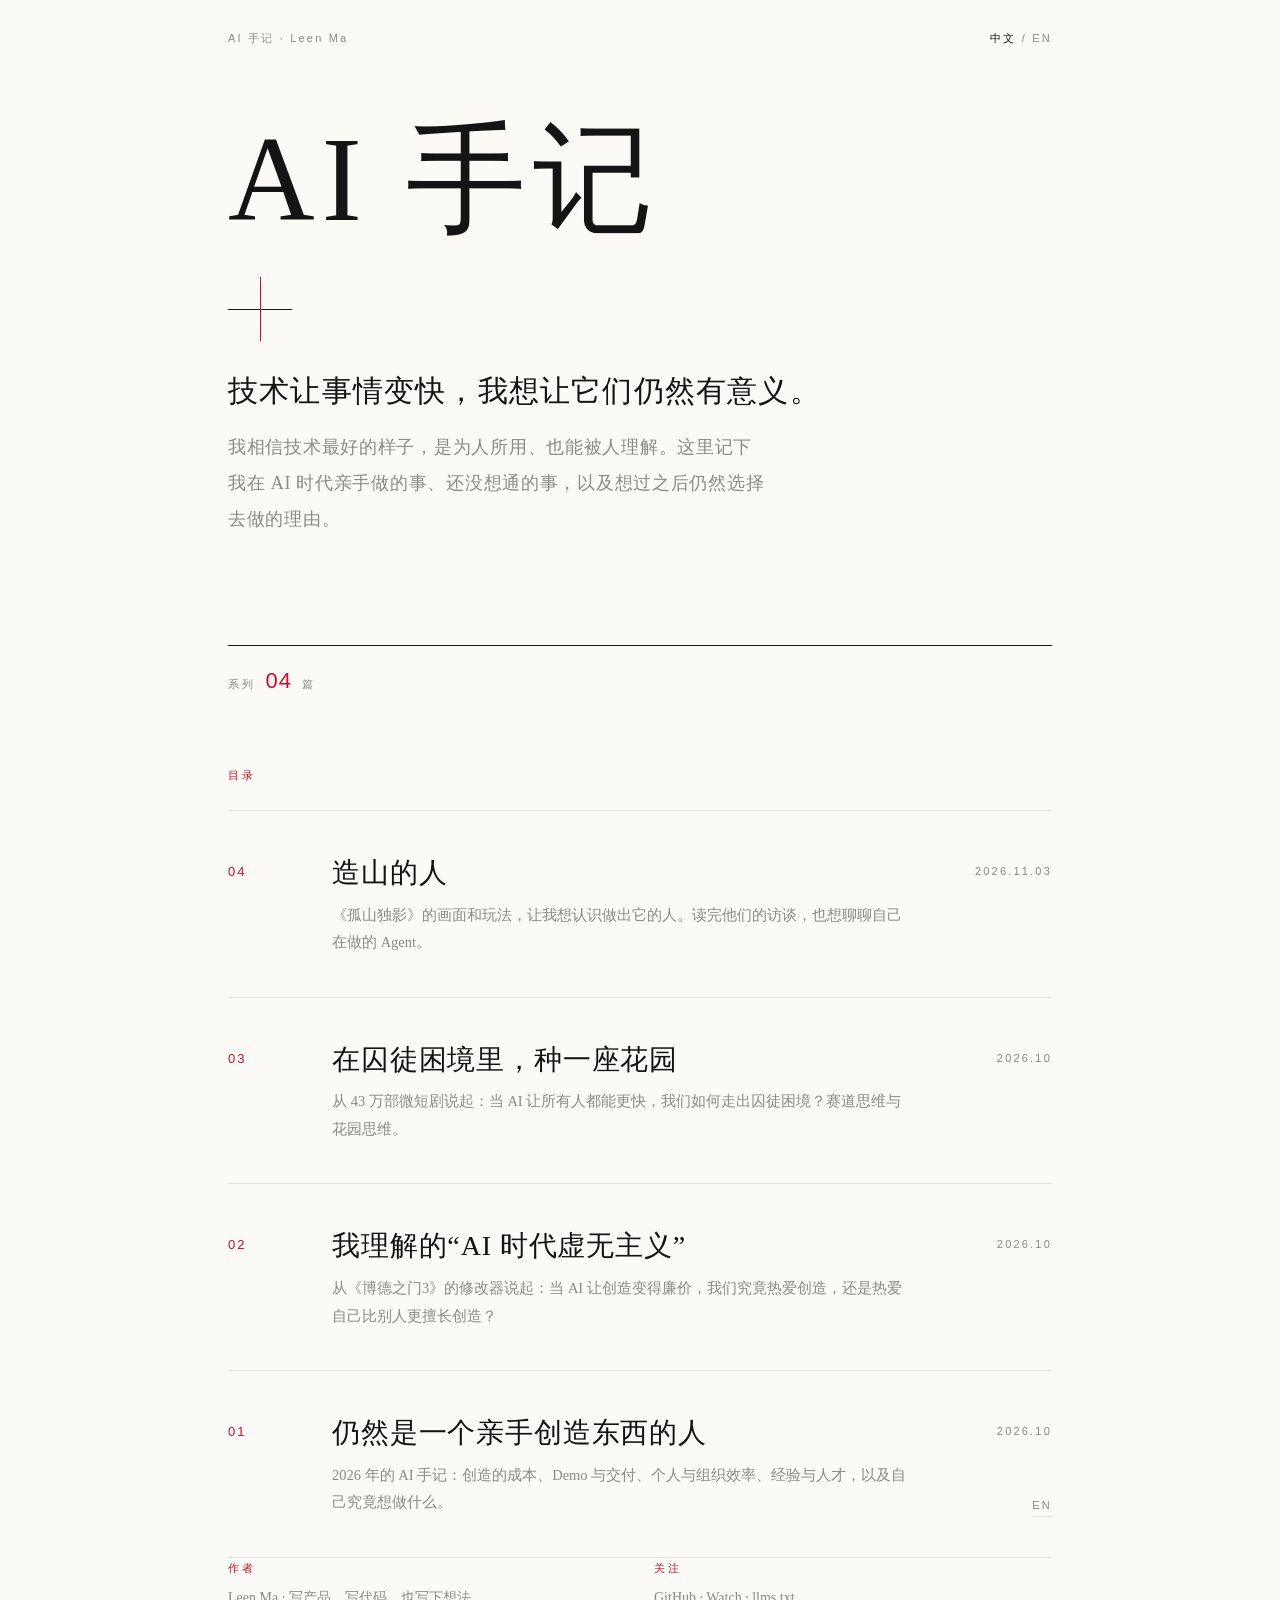
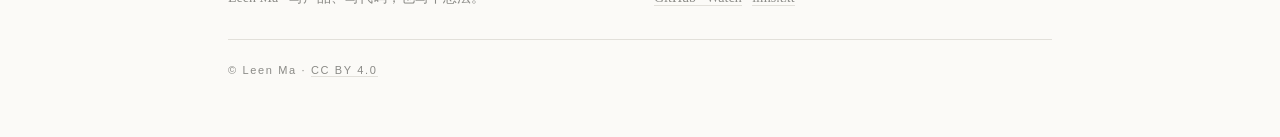
==== commit fc97076b: "Publish 04: 造山的人" ====
--- a/index.html
+++ b/index.html
@@ -6,8 +6,8 @@
 <meta name="author" content="Leen Ma"><link rel="license" href="https://creativecommons.org/licenses/by/4.0/"><link rel="stylesheet" href="assets/home.css?v=1abb6563d9"><script defer src="https://cloud.umami.is/script.js" data-website-id="8ba58f50-24d2-4d61-a09c-1aa3558a4ade"></script></head>
 <body><header class="wrap"><div class="top"><span>AI 手记 · Leen Ma</span><span class="lang"><b>中文</b> / <a href="en/" hreflang="en">EN</a></span></div>
 <h1>AI 手记</h1><div class="x" aria-hidden="true"></div><p class="tag">技术让事情变快，我想让它们仍然有意义。</p><p class="intro">我相信技术最好的样子，是为人所用、也能被人理解。这里记下我在 AI 时代亲手做的事、还没想通的事，以及想过之后仍然选择去做的理由。</p>
-<div class="count"><span>系列</span><b>03</b><span>篇</span></div></header>
-<main class="wrap"><div class="label">目录</div><ol class="list" style="list-style:none;margin:0;padding:0"><li><a class="post" href="posts/03-garden-vs-track/"><span class="no">03</span><span class="body"><h2>在囚徒困境里，种一座花园</h2><p>从 43 万部微短剧说起：当 AI 让所有人都能更快，我们如何走出囚徒困境？赛道思维与花园思维。</p></span><span class="date">2026.10</span></a></li><li><a class="post" href="posts/02-ai-nihilism/"><span class="no">02</span><span class="body"><h2>我理解的“AI 时代虚无主义”</h2><p>从《博德之门3》的修改器说起：当 AI 让创造变得廉价，我们究竟热爱创造，还是热爱自己比别人更擅长创造？</p></span><span class="date">2026.10</span></a></li><li><a class="post" href="posts/01-still-building-by-hand/"><span class="no">01</span><span class="body"><h2>仍然是一个亲手创造东西的人</h2><p>2026 年的 AI 手记：创造的成本、Demo 与交付、个人与组织效率、经验与人才，以及自己究竟想做什么。</p></span><span class="date">2026.10</span></a><a class="alt" href="posts/01-still-building-by-hand/en/" hreflang="en">EN</a></li></ol></main>
+<div class="count"><span>系列</span><b>04</b><span>篇</span></div></header>
+<main class="wrap"><div class="label">目录</div><ol class="list" style="list-style:none;margin:0;padding:0"><li><a class="post" href="posts/04-cairn-agent-control/"><span class="no">04</span><span class="body"><h2>造山的人</h2><p>《孤山独影》的画面和玩法，让我想认识做出它的人。读完他们的访谈，也想聊聊自己在做的 Agent。</p></span><span class="date">2026.11.03</span></a></li><li><a class="post" href="posts/03-garden-vs-track/"><span class="no">03</span><span class="body"><h2>在囚徒困境里，种一座花园</h2><p>从 43 万部微短剧说起：当 AI 让所有人都能更快，我们如何走出囚徒困境？赛道思维与花园思维。</p></span><span class="date">2026.10</span></a></li><li><a class="post" href="posts/02-ai-nihilism/"><span class="no">02</span><span class="body"><h2>我理解的“AI 时代虚无主义”</h2><p>从《博德之门3》的修改器说起：当 AI 让创造变得廉价，我们究竟热爱创造，还是热爱自己比别人更擅长创造？</p></span><span class="date">2026.10</span></a></li><li><a class="post" href="posts/01-still-building-by-hand/"><span class="no">01</span><span class="body"><h2>仍然是一个亲手创造东西的人</h2><p>2026 年的 AI 手记：创造的成本、Demo 与交付、个人与组织效率、经验与人才，以及自己究竟想做什么。</p></span><span class="date">2026.10</span></a><a class="alt" href="posts/01-still-building-by-hand/en/" hreflang="en">EN</a></li></ol></main>
 <footer class="wrap"><div class="about"><div class="label">作者</div><p>Leen Ma · 写产品、写代码，也写下想法。</p></div>
 <div class="sub"><div class="label">关注</div><p><a href="https://github.com/leenlbma/ai-notes">GitHub · Watch</a> · <a href="llms.txt">llms.txt</a></p></div>
 <small>© Leen Ma · <a href="https://creativecommons.org/licenses/by/4.0/">CC BY 4.0</a></small></footer></body></html>
